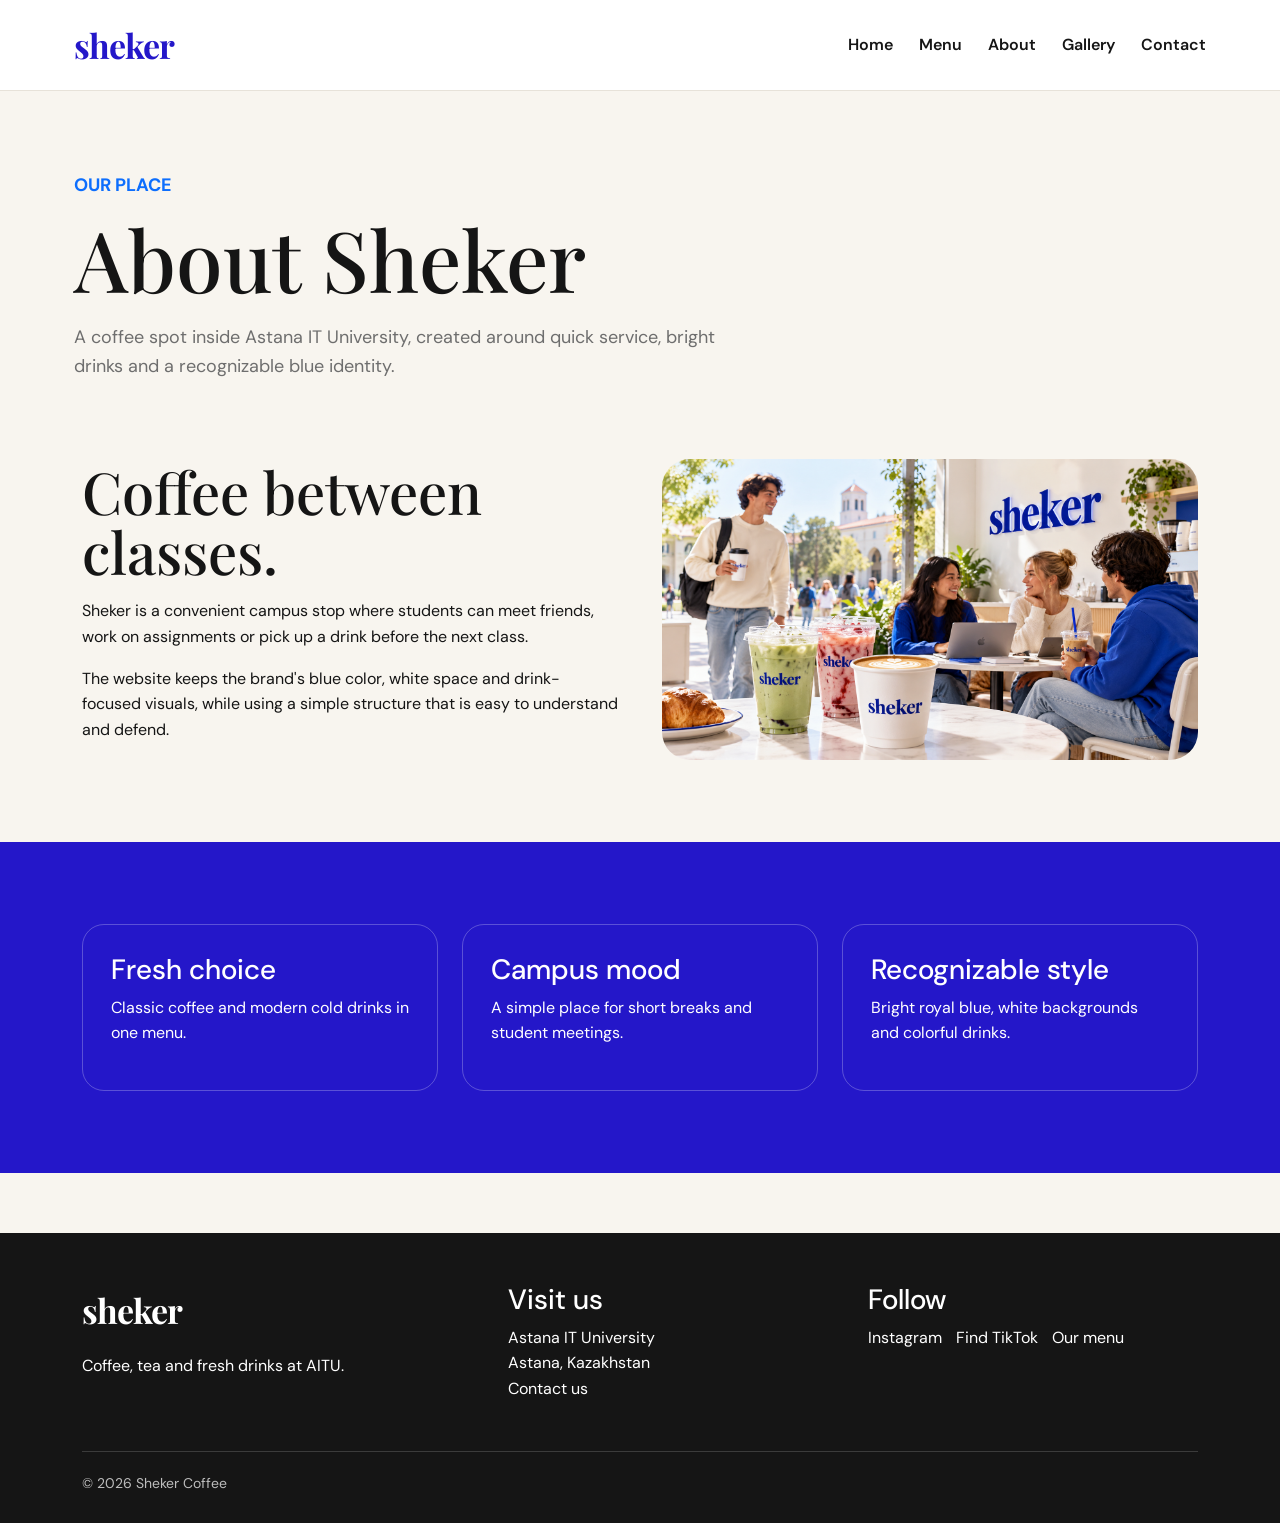
==== about.html @ 3df2e13e "Add files via upload" ====
<!DOCTYPE html>
<html lang="en">
<head>
    <meta charset="UTF-8">
    <meta name="viewport" content="width=device-width, initial-scale=1.0">
    <title>About | Sheker Coffee</title>
    <link href="css/bootstrap.min.css" rel="stylesheet">
    <link rel="stylesheet" href="css/style.css">
</head>

<body>
    <header class="site-header">
        <div class="nav-wrap">
            <a class="logo" href="index.html">sheker</a>

            <nav class="main-nav">
                <a href="index.html">Home</a>
                <a href="menu.html">Menu</a>
                <a href="about.html">About</a>
                <a href="gallery.html">Gallery</a>
                <a href="contact.html">Contact</a>
            </nav>
        </div>
    </header>

    <main>
        <section class="page-hero">
            <p class="text-uppercase fw-bold text-primary mb-2">Our place</p>
            <h1>About Sheker</h1>
            <p>A coffee spot inside Astana IT University, created around quick service, bright drinks and a recognizable blue identity.</p>
        </section>

        <section class="section pt-3">
            <div class="container split-section">
                <div>
                    <h2 class="section-title">Coffee between classes.</h2>
                    <p>Sheker is a convenient campus stop where students can meet friends, work on assignments or pick up a drink before the next class.</p>
                    <p>The website keeps the brand's blue color, white space and drink-focused visuals, while using a simple structure that is easy to understand and defend.</p>
                </div>

                <img src="assets/images/about.png" alt="Sheker coffee menu" loading="lazy">
            </div>
        </section>

        <section class="section blue-block">
            <div class="container">
                <div class="row g-4">
                    <div class="col-md-4">
                        <div class="feature-box">
                            <h3>Fresh choice</h3>
                            <p>Classic coffee and modern cold drinks in one menu.</p>
                        </div>
                    </div>

                    <div class="col-md-4">
                        <div class="feature-box">
                            <h3>Campus mood</h3>
                            <p>A simple place for short breaks and student meetings.</p>
                        </div>
                    </div>

                    <div class="col-md-4">
                        <div class="feature-box">
                            <h3>Recognizable style</h3>
                            <p>Bright royal blue, white backgrounds and colorful drinks.</p>
                        </div>
                    </div>
                </div>
            </div>
        </section>
    </main>

    <footer class="site-footer">
        <div class="container">
            <div class="footer-grid">
                <div>
                    <a class="logo" href="index.html">sheker</a>
                    <p class="mt-3">Coffee, tea and fresh drinks at AITU.</p>
                </div>

                <div>
                    <h3>Visit us</h3>
                    <p>
                        Astana IT University<br>
                        Astana, Kazakhstan<br>
                        <a href="contact.html">Contact us</a>
                    </p>
                </div>

                <div>
                    <h3>Follow</h3>

                    <div class="footer-links">
                        <a href="https://www.instagram.com/sheker.coffee?cplk=dnNnZXd6ZXlyaW1z" target="_blank" rel="noopener noreferrer">Instagram</a>
                        <a href="https://www.google.com/search?q=Sheker+Coffee+AITU+TikTok" target="_blank" rel="noopener noreferrer">Find TikTok</a>
                        <a href="menu.html">Our menu</a>
                    </div>
                </div>
            </div>

            <div class="footer-bottom">
                © 2026 Sheker Coffee
            </div>
        </div>
    </footer>
</body>
</html>
---- css/style.css ----
@import url('https://fonts.googleapis.com/css2?family=DM+Sans:wght@400;500;600;700&family=Playfair+Display:wght@600;700&display=swap');

:root {
  --blue: #2417c9;
  --dark: #151515;
  --cream: #f8f5ef;
  --white: #ffffff;
  --orange: #e8782f;
  --muted: #6e6e6e;
}

* {
  box-sizing: border-box;
}

html {
  scroll-behavior: smooth;
}

body {
  margin: 0;
  font-family: 'DM Sans', sans-serif;
  background: var(--cream);
  color: var(--dark);
  line-height: 1.6;
}

img {
  max-width: 100%;
  display: block;
}

a {
  color: inherit;
  text-decoration: none;
}

.site-header {
  background: var(--white);
  border-bottom: 1px solid #e7e2d9;
  position: sticky;
  top: 0;
  z-index: 10;
}

.nav-wrap {
  max-width: 1180px;
  margin: 0 auto;
  padding: 18px 24px;
  display: flex;
  justify-content: space-between;
  align-items: center;
  gap: 30px;
}

.logo {
  font-family: 'Playfair Display', serif;
  font-size: 34px;
  font-weight: 700;
  color: var(--blue);
  letter-spacing: -1px;
}

.main-nav {
  display: flex;
  gap: 26px;
  align-items: center;
  flex-wrap: wrap;
}

.main-nav a {
  font-weight: 600;
  position: relative;
  padding: 5px 0;
}

.main-nav a::after {
  content: '';
  position: absolute;
  left: 0;
  bottom: 0;
  width: 0;
  height: 2px;
  background: var(--blue);
  transition: width 0.2s ease;
}

.main-nav a:hover::after,
.main-nav a:focus::after,
.main-nav a.active::after {
  width: 100%;
}

.main-nav a:focus,
.btn-main:focus,
.btn-outline-custom:focus,
.form-control:focus {
  outline: 3px solid rgba(36, 23, 201, 0.18);
  outline-offset: 2px;
}

.hero {
  min-height: 620px;
  display: grid;
  grid-template-columns: 1.05fr 0.95fr;
  max-width: 1180px;
  margin: 0 auto;
  padding: 72px 24px;
  gap: 48px;
  align-items: center;
}

.hero-copy h1 {
  font-family: 'Playfair Display', serif;
  font-size: clamp(52px, 7vw, 92px);
  line-height: 0.95;
  margin: 0 0 24px;
  letter-spacing: -3px;
}

.hero-copy h1 span {
  color: var(--blue);
}

.hero-copy p {
  max-width: 560px;
  font-size: 18px;
  color: var(--muted);
  margin-bottom: 30px;
}

.hero-actions {
  display: flex;
  gap: 12px;
  flex-wrap: wrap;
}

.btn-main,
.btn-outline-custom {
  display: inline-block;
  padding: 13px 22px;
  border-radius: 999px;
  font-weight: 700;
  border: 2px solid var(--blue);
  transition: transform 0.2s ease, background 0.2s ease, color 0.2s ease;
}

.btn-main {
  background: var(--blue);
  color: var(--white);
}

.btn-outline-custom {
  background: transparent;
  color: var(--blue);
}

.btn-main:hover,
.btn-outline-custom:hover {
  transform: translateY(-2px);
}

.btn-outline-custom:hover {
  background: var(--blue);
  color: var(--white);
}

.hero-visual {
  position: relative;
  min-height: 500px;
  border-radius: 34px;
  overflow: hidden;
  background: var(--orange);
}

.hero-visual img {
  width: 100%;
  height: 100%;
  min-height: 500px;
  object-fit: cover;
}

.hero-badge {
  position: absolute;
  left: 22px;
  bottom: 22px;
  background: var(--white);
  color: var(--dark);
  border-radius: 18px;
  padding: 14px 18px;
  box-shadow: 0 10px 28px rgba(0,0,0,0.13);
}

.hero-badge strong {
  color: var(--blue);
}

.section {
  padding: 82px 0;
}

.section-title {
  font-family: 'Playfair Display', serif;
  font-size: clamp(38px, 5vw, 58px);
  line-height: 1.05;
  margin-bottom: 16px;
}

.section-intro {
  max-width: 660px;
  color: var(--muted);
  margin-bottom: 38px;
}

.product-grid {
  display: grid;
  grid-template-columns: repeat(3, 1fr);
  gap: 22px;
}

.product-card {
  background: var(--white);
  border-radius: 24px;
  padding: 18px;
  border: 1px solid #e9e4dc;
  transition: transform 0.2s ease, box-shadow 0.2s ease;
}

.product-card:nth-child(even) {
  background: #f1efff;
}

.product-card:hover {
  transform: translateY(-5px);
  box-shadow: 0 16px 32px rgba(32, 25, 90, 0.10);
}

.product-card img {
  width: 100%;
  height: 250px;
  object-fit: cover;
  border-radius: 18px;
  background: var(--white);
}

.product-card h3 {
  margin: 17px 0 4px;
  font-size: 22px;
}

.price {
  color: var(--blue);
  font-weight: 700;
  font-size: 18px;
}

.split-section {
  display: grid;
  grid-template-columns: 1fr 1fr;
  gap: 44px;
  align-items: center;
}

.split-section img {
  border-radius: 28px;
  width: 100%;
  max-height: 520px;
  object-fit: cover;
}

.blue-block {
  background: var(--blue);
  color: var(--white);
}

.feature-box {
  border: 1px solid rgba(255,255,255,0.25);
  border-radius: 22px;
  padding: 28px;
  height: 100%;
}

.page-hero {
  padding: 80px 24px 46px;
  max-width: 1180px;
  margin: 0 auto;
}

.page-hero h1 {
  font-family: 'Playfair Display', serif;
  font-size: clamp(50px, 7vw, 84px);
  margin: 0 0 14px;
}

.page-hero p {
  max-width: 650px;
  color: var(--muted);
  font-size: 18px;
}

.category-title {
  color: var(--blue);
  font-size: 28px;
  margin-top: 44px;
  margin-bottom: 18px;
  text-transform: uppercase;
  letter-spacing: 0.5px;
}

.menu-list {
  background: var(--white);
  border-radius: 22px;
  padding: 18px 22px;
  border: 1px solid #e6e0d7;
}

.menu-row {
  display: flex;
  justify-content: space-between;
  gap: 20px;
  padding: 12px 0;
  border-bottom: 1px dashed #d9d1c8;
}

.menu-row:last-child {
  border-bottom: 0;
}

.menu-row span:last-child {
  color: var(--blue);
  font-weight: 700;
  white-space: nowrap;
}

.menu-table {
  width: 100%;
  border-collapse: collapse;
  background: var(--white);
  border-radius: 18px;
  overflow: hidden;
}

.menu-table th,
.menu-table td {
  padding: 14px 16px;
  border-bottom: 1px solid #ece7df;
  text-align: left;
}

.menu-table th {
  background: var(--blue);
  color: var(--white);
}

.menu-table tr:nth-child(even) td {
  background: #f7f6ff;
}

.gallery-grid {
  display: grid;
  grid-template-columns: repeat(3, 1fr);
  gap: 18px;
}

.gallery-grid img {
  width: 100%;
  height: 410px;
  object-fit: cover;
  border-radius: 22px;
}

.gallery-grid figure {
  margin: 0;
}

.gallery-grid figcaption {
  padding: 9px 4px 0;
  font-size: 14px;
  color: var(--muted);
}

.contact-card {
  background: var(--white);
  padding: 28px;
  border-radius: 24px;
  border: 1px solid #e8e2da;
}

.form-label {
  font-weight: 600;
}

.form-control {
  border-radius: 12px;
  padding: 12px 14px;
}

.info-list {
  list-style: none;
  padding: 0;
  margin: 0;
}

.info-list li {
  padding: 10px 0;
  border-bottom: 1px solid #ece7df;
}

.site-footer {
  background: var(--dark);
  color: var(--white);
  padding: 50px 0 28px;
  margin-top: 60px;
}

.footer-grid {
  display: grid;
  grid-template-columns: 1.2fr 1fr 1fr;
  gap: 30px;
}

.site-footer .logo {
  color: var(--white);
}

.footer-links {
  display: flex;
  gap: 14px;
  flex-wrap: wrap;
}

.footer-links a:hover {
  color: #a9a3ff;
}

.footer-bottom {
  margin-top: 34px;
  padding-top: 20px;
  border-top: 1px solid rgba(255,255,255,0.16);
  color: #bdbdbd;
  font-size: 14px;
}

@media (max-width: 992px) {
  .hero,
  .split-section {
    grid-template-columns: 1fr;
  }

  .hero {
    padding-top: 46px;
  }

  .product-grid,
  .gallery-grid {
    grid-template-columns: repeat(2, 1fr);
  }

  .footer-grid {
    grid-template-columns: 1fr 1fr;
  }
}

@media (max-width: 576px) {
  .nav-wrap {
    flex-direction: column;
    align-items: flex-start;
    gap: 12px;
  }

  .main-nav {
    gap: 14px;
    font-size: 14px;
  }

  .hero {
    padding: 34px 18px;
  }

  .hero-copy h1 {
    letter-spacing: -2px;
  }

  .hero-visual,
  .hero-visual img {
    min-height: 390px;
  }

  .section {
    padding: 58px 0;
  }

  .product-grid,
  .gallery-grid,
  .footer-grid {
    grid-template-columns: 1fr;
  }

  .gallery-grid img {
    height: 330px;
  }

  .menu-row {
    font-size: 15px;
  }
}
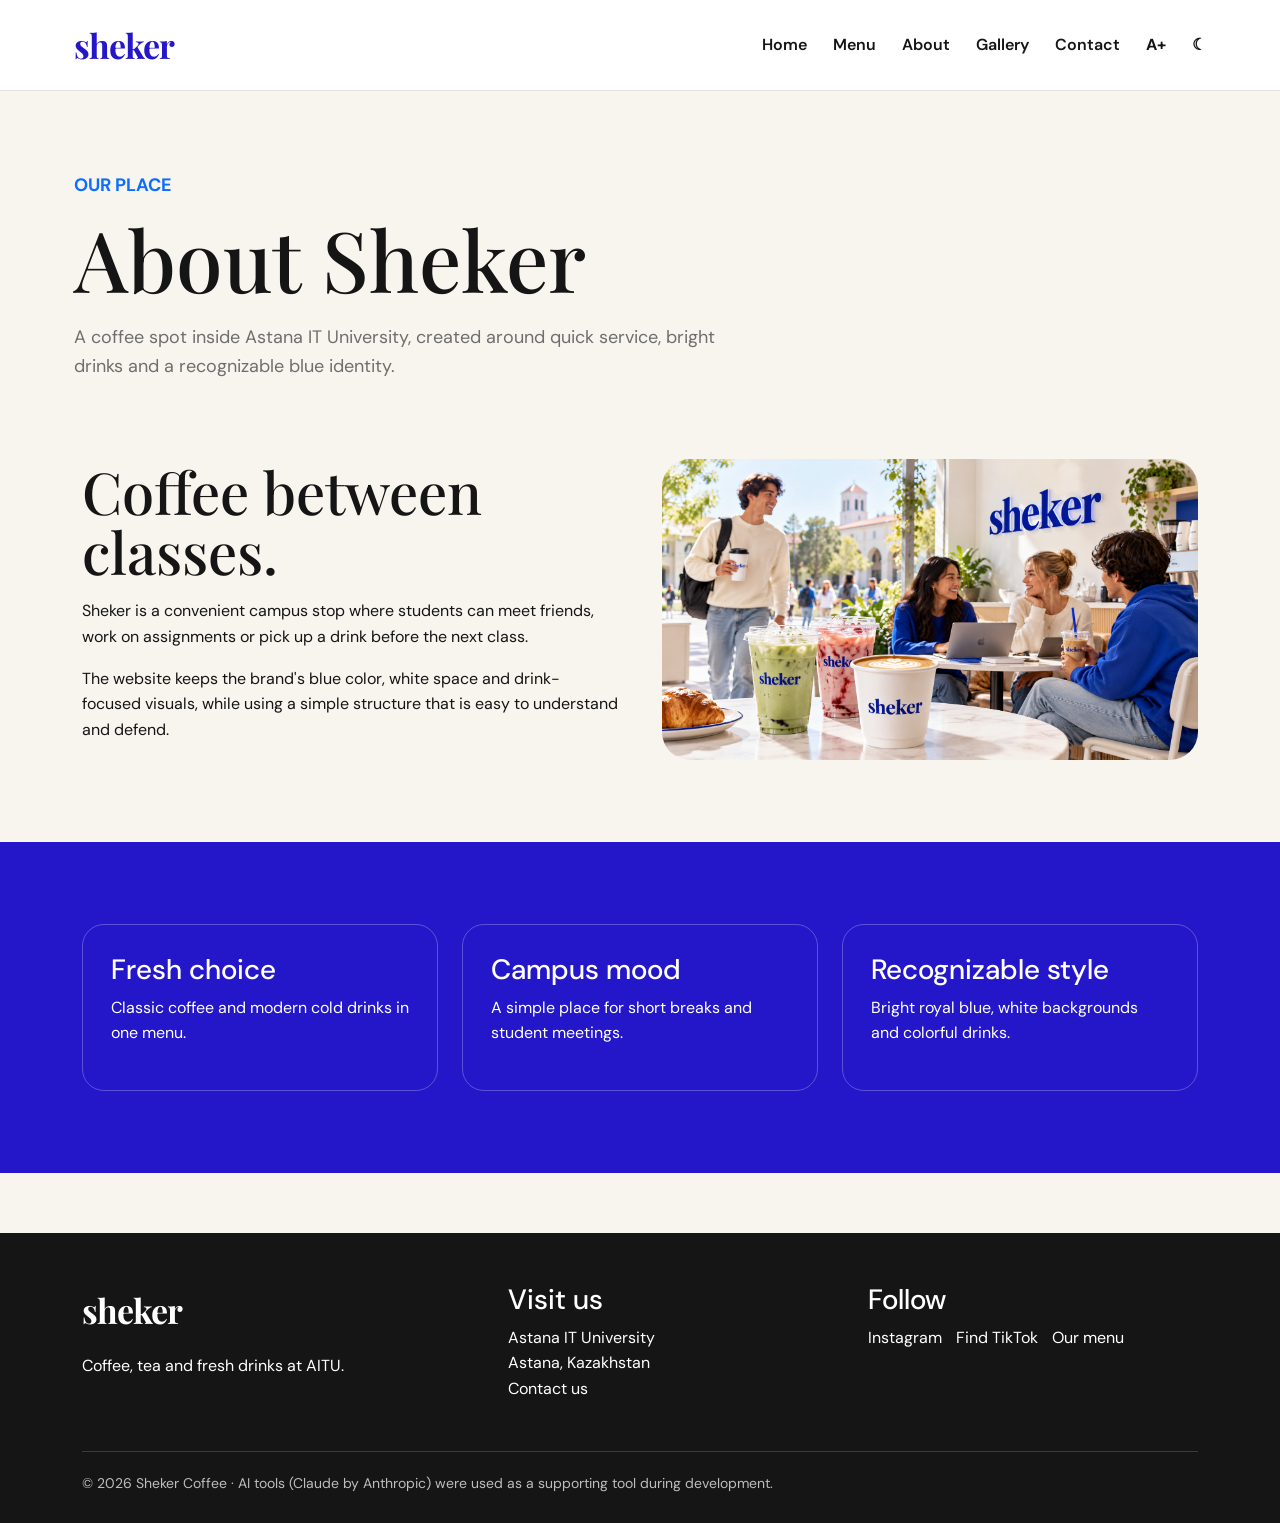
==== commit ed61d2b2: "Add light/dark theme, accessibility mode and update README" ====
--- a/about.html
+++ b/about.html
@@ -19,6 +19,8 @@
                 <a href="about.html">About</a>
                 <a href="gallery.html">Gallery</a>
                 <a href="contact.html">Contact</a>
+                <button type="button" id="accessToggle" class="theme-toggle access-toggle" aria-label="Version for visually impaired" title="Version for visually impaired">A+</button>
+                <button type="button" id="themeToggle" class="theme-toggle" aria-label="Switch to dark theme">&#9790;</button>
             </nav>
         </div>
     </header>
@@ -100,8 +102,11 @@
 
             <div class="footer-bottom">
                 © 2026 Sheker Coffee
+                <span class="ai-credit">· AI tools (Claude by Anthropic) were used as a supporting tool during development.</span>
             </div>
         </div>
     </footer>
+    <script defer src="js/jquery.min.js"></script>
+    <script defer src="js/script.js"></script>
 </body>
 </html>
--- a/css/style.css
+++ b/css/style.css
@@ -1,506 +1,797 @@
 @import url('https://fonts.googleapis.com/css2?family=DM+Sans:wght@400;500;600;700&family=Playfair+Display:wght@600;700&display=swap');
-
 :root {
-  --blue: #2417c9;
-  --dark: #151515;
-  --cream: #f8f5ef;
-  --white: #ffffff;
-  --orange: #e8782f;
-  --muted: #6e6e6e;
-}
-
+    --blue: #2417c9;
+    --dark: #151515;
+    --cream: #f8f5ef;
+    --white: #ffffff;
+    --orange: #e8782f;
+    --muted: #6e6e6e;
+}
 * {
-  box-sizing: border-box;
-}
-
+    box-sizing: border-box;
+}
 html {
-  scroll-behavior: smooth;
-}
-
+    scroll-behavior: smooth;
+}
 body {
-  margin: 0;
-  font-family: 'DM Sans', sans-serif;
-  background: var(--cream);
-  color: var(--dark);
-  line-height: 1.6;
-}
-
+    margin: 0;
+    font-family: 'DM Sans', sans-serif;
+    background: var(--cream);
+    color: var(--dark);
+    line-height: 1.6;
+}
 img {
-  max-width: 100%;
-  display: block;
-}
-
+    max-width: 100%;
+    display: block;
+}
 a {
-  color: inherit;
-  text-decoration: none;
-}
-
+    color: inherit;
+    text-decoration: none;
+}
 .site-header {
-  background: var(--white);
-  border-bottom: 1px solid #e7e2d9;
-  position: sticky;
-  top: 0;
-  z-index: 10;
-}
-
+    background: var(--white);
+    border-bottom: 1px solid #e7e2d9;
+    position: sticky;
+    top: 0;
+    z-index: 10;
+}
 .nav-wrap {
-  max-width: 1180px;
-  margin: 0 auto;
-  padding: 18px 24px;
-  display: flex;
-  justify-content: space-between;
-  align-items: center;
-  gap: 30px;
-}
-
+    max-width: 1180px;
+    margin: 0 auto;
+    padding: 18px 24px;
+    display: flex;
+    justify-content: space-between;
+    align-items: center;
+    gap: 30px;
+}
 .logo {
-  font-family: 'Playfair Display', serif;
-  font-size: 34px;
-  font-weight: 700;
-  color: var(--blue);
-  letter-spacing: -1px;
-}
-
+    font-family: 'Playfair Display', serif;
+    font-size: 34px;
+    font-weight: 700;
+    color: var(--blue);
+    letter-spacing: -1px;
+}
 .main-nav {
-  display: flex;
-  gap: 26px;
-  align-items: center;
-  flex-wrap: wrap;
-}
-
+    display: flex;
+    gap: 26px;
+    align-items: center;
+    flex-wrap: wrap;
+}
 .main-nav a {
-  font-weight: 600;
-  position: relative;
-  padding: 5px 0;
-}
-
+    font-weight: 600;
+    position: relative;
+    padding: 5px 0;
+}
 .main-nav a::after {
-  content: '';
-  position: absolute;
-  left: 0;
-  bottom: 0;
-  width: 0;
-  height: 2px;
-  background: var(--blue);
-  transition: width 0.2s ease;
-}
-
+    content: '';
+    position: absolute;
+    left: 0;
+    bottom: 0;
+    width: 0;
+    height: 2px;
+    background: var(--blue);
+    transition: width 0.2s ease;
+}
 .main-nav a:hover::after,
 .main-nav a:focus::after,
 .main-nav a.active::after {
-  width: 100%;
-}
-
+    width: 100%;
+}
 .main-nav a:focus,
 .btn-main:focus,
 .btn-outline-custom:focus,
 .form-control:focus {
-  outline: 3px solid rgba(36, 23, 201, 0.18);
-  outline-offset: 2px;
-}
-
+    outline: 3px solid rgba(36, 23, 201, 0.18);
+    outline-offset: 2px;
+}
 .hero {
-  min-height: 620px;
-  display: grid;
-  grid-template-columns: 1.05fr 0.95fr;
-  max-width: 1180px;
-  margin: 0 auto;
-  padding: 72px 24px;
-  gap: 48px;
-  align-items: center;
-}
-
+    min-height: 620px;
+    display: grid;
+    grid-template-columns: 1.05fr 0.95fr;
+    max-width: 1180px;
+    margin: 0 auto;
+    padding: 72px 24px;
+    gap: 48px;
+    align-items: center;
+}
 .hero-copy h1 {
-  font-family: 'Playfair Display', serif;
-  font-size: clamp(52px, 7vw, 92px);
-  line-height: 0.95;
-  margin: 0 0 24px;
-  letter-spacing: -3px;
-}
-
+    font-family: 'Playfair Display', serif;
+    font-size: clamp(52px, 7vw, 92px);
+    line-height: 0.95;
+    margin: 0 0 24px;
+    letter-spacing: -3px;
+}
 .hero-copy h1 span {
-  color: var(--blue);
-}
-
+    color: var(--blue);
+}
 .hero-copy p {
-  max-width: 560px;
-  font-size: 18px;
-  color: var(--muted);
-  margin-bottom: 30px;
-}
-
+    max-width: 560px;
+    font-size: 18px;
+    color: var(--muted);
+    margin-bottom: 30px;
+}
 .hero-actions {
-  display: flex;
-  gap: 12px;
-  flex-wrap: wrap;
-}
-
+    display: flex;
+    gap: 12px;
+    flex-wrap: wrap;
+}
 .btn-main,
 .btn-outline-custom {
-  display: inline-block;
-  padding: 13px 22px;
-  border-radius: 999px;
-  font-weight: 700;
-  border: 2px solid var(--blue);
-  transition: transform 0.2s ease, background 0.2s ease, color 0.2s ease;
-}
-
+    display: inline-block;
+    padding: 13px 22px;
+    border-radius: 999px;
+    font-weight: 700;
+    border: 2px solid var(--blue);
+    transition: transform 0.2s ease, background 0.2s ease, color 0.2s ease;
+}
 .btn-main {
-  background: var(--blue);
-  color: var(--white);
-}
-
+    background: var(--blue);
+    color: var(--white);
+}
 .btn-outline-custom {
-  background: transparent;
-  color: var(--blue);
-}
-
+    background: transparent;
+    color: var(--blue);
+}
 .btn-main:hover,
 .btn-outline-custom:hover {
-  transform: translateY(-2px);
-}
-
+    transform: translateY(-2px);
+}
 .btn-outline-custom:hover {
-  background: var(--blue);
-  color: var(--white);
-}
-
+    background: var(--blue);
+    color: var(--white);
+}
 .hero-visual {
-  position: relative;
-  min-height: 500px;
-  border-radius: 34px;
-  overflow: hidden;
-  background: var(--orange);
-}
-
+    position: relative;
+    min-height: 500px;
+    border-radius: 34px;
+    overflow: hidden;
+    background: var(--orange);
+}
 .hero-visual img {
-  width: 100%;
-  height: 100%;
-  min-height: 500px;
-  object-fit: cover;
-}
-
+    width: 100%;
+    height: 100%;
+    min-height: 500px;
+    object-fit: cover;
+}
 .hero-badge {
-  position: absolute;
-  left: 22px;
-  bottom: 22px;
-  background: var(--white);
-  color: var(--dark);
-  border-radius: 18px;
-  padding: 14px 18px;
-  box-shadow: 0 10px 28px rgba(0,0,0,0.13);
-}
-
+    position: absolute;
+    left: 22px;
+    bottom: 22px;
+    background: var(--white);
+    color: var(--dark);
+    border-radius: 18px;
+    padding: 14px 18px;
+    box-shadow: 0 10px 28px rgba(0,0,0,0.13);
+}
 .hero-badge strong {
-  color: var(--blue);
-}
-
+    color: var(--blue);
+}
 .section {
-  padding: 82px 0;
-}
-
+    padding: 82px 0;
+}
 .section-title {
-  font-family: 'Playfair Display', serif;
-  font-size: clamp(38px, 5vw, 58px);
-  line-height: 1.05;
-  margin-bottom: 16px;
-}
-
+    font-family: 'Playfair Display', serif;
+    font-size: clamp(38px, 5vw, 58px);
+    line-height: 1.05;
+    margin-bottom: 16px;
+}
 .section-intro {
-  max-width: 660px;
-  color: var(--muted);
-  margin-bottom: 38px;
-}
-
+    max-width: 660px;
+    color: var(--muted);
+    margin-bottom: 38px;
+}
 .product-grid {
-  display: grid;
-  grid-template-columns: repeat(3, 1fr);
-  gap: 22px;
-}
-
+    display: grid;
+    grid-template-columns: repeat(3, 1fr);
+    gap: 22px;
+}
 .product-card {
-  background: var(--white);
-  border-radius: 24px;
-  padding: 18px;
-  border: 1px solid #e9e4dc;
-  transition: transform 0.2s ease, box-shadow 0.2s ease;
-}
-
+    background: var(--white);
+    border-radius: 24px;
+    padding: 18px;
+    border: 1px solid #e9e4dc;
+    transition: transform 0.2s ease, box-shadow 0.2s ease;
+}
 .product-card:nth-child(even) {
-  background: #f1efff;
-}
-
+    background: #f1efff;
+}
 .product-card:hover {
-  transform: translateY(-5px);
-  box-shadow: 0 16px 32px rgba(32, 25, 90, 0.10);
-}
-
+    transform: translateY(-5px);
+    box-shadow: 0 16px 32px rgba(32, 25, 90, 0.10);
+}
 .product-card img {
-  width: 100%;
-  height: 250px;
-  object-fit: cover;
-  border-radius: 18px;
-  background: var(--white);
-}
-
+    width: 100%;
+    height: 250px;
+    object-fit: cover;
+    border-radius: 18px;
+    background: var(--white);
+}
 .product-card h3 {
-  margin: 17px 0 4px;
-  font-size: 22px;
-}
-
+    margin: 17px 0 4px;
+    font-size: 22px;
+}
 .price {
-  color: var(--blue);
-  font-weight: 700;
-  font-size: 18px;
-}
-
+    color: var(--blue);
+    font-weight: 700;
+    font-size: 18px;
+}
 .split-section {
-  display: grid;
-  grid-template-columns: 1fr 1fr;
-  gap: 44px;
-  align-items: center;
-}
-
+    display: grid;
+    grid-template-columns: 1fr 1fr;
+    gap: 44px;
+    align-items: center;
+}
 .split-section img {
-  border-radius: 28px;
-  width: 100%;
-  max-height: 520px;
-  object-fit: cover;
-}
-
+    border-radius: 28px;
+    width: 100%;
+    max-height: 520px;
+    object-fit: cover;
+}
 .blue-block {
-  background: var(--blue);
-  color: var(--white);
-}
-
+    background: var(--blue);
+    color: var(--white);
+}
 .feature-box {
-  border: 1px solid rgba(255,255,255,0.25);
-  border-radius: 22px;
-  padding: 28px;
-  height: 100%;
-}
-
+    border: 1px solid rgba(255,255,255,0.25);
+    border-radius: 22px;
+    padding: 28px;
+    height: 100%;
+}
 .page-hero {
-  padding: 80px 24px 46px;
-  max-width: 1180px;
-  margin: 0 auto;
-}
-
+    padding: 80px 24px 46px;
+    max-width: 1180px;
+    margin: 0 auto;
+}
 .page-hero h1 {
-  font-family: 'Playfair Display', serif;
-  font-size: clamp(50px, 7vw, 84px);
-  margin: 0 0 14px;
-}
-
+    font-family: 'Playfair Display', serif;
+    font-size: clamp(50px, 7vw, 84px);
+    margin: 0 0 14px;
+}
 .page-hero p {
-  max-width: 650px;
-  color: var(--muted);
-  font-size: 18px;
-}
-
+    max-width: 650px;
+    color: var(--muted);
+    font-size: 18px;
+}
 .category-title {
-  color: var(--blue);
-  font-size: 28px;
-  margin-top: 44px;
-  margin-bottom: 18px;
-  text-transform: uppercase;
-  letter-spacing: 0.5px;
-}
-
+    color: var(--blue);
+    font-size: 28px;
+    margin-top: 44px;
+    margin-bottom: 18px;
+    text-transform: uppercase;
+    letter-spacing: 0.5px;
+}
 .menu-list {
-  background: var(--white);
-  border-radius: 22px;
-  padding: 18px 22px;
-  border: 1px solid #e6e0d7;
-}
-
+    background: var(--white);
+    border-radius: 22px;
+    padding: 18px 22px;
+    border: 1px solid #e6e0d7;
+}
 .menu-row {
-  display: flex;
-  justify-content: space-between;
-  gap: 20px;
-  padding: 12px 0;
-  border-bottom: 1px dashed #d9d1c8;
-}
-
+    display: flex;
+    justify-content: space-between;
+    gap: 20px;
+    padding: 12px 0;
+    border-bottom: 1px dashed #d9d1c8;
+}
 .menu-row:last-child {
-  border-bottom: 0;
-}
-
+    border-bottom: 0;
+}
 .menu-row span:last-child {
-  color: var(--blue);
-  font-weight: 700;
-  white-space: nowrap;
-}
-
+    color: var(--blue);
+    font-weight: 700;
+    white-space: nowrap;
+}
 .menu-table {
-  width: 100%;
-  border-collapse: collapse;
-  background: var(--white);
-  border-radius: 18px;
-  overflow: hidden;
-}
-
+    width: 100%;
+    border-collapse: collapse;
+    background: var(--white);
+    border-radius: 18px;
+    overflow: hidden;
+}
 .menu-table th,
 .menu-table td {
-  padding: 14px 16px;
-  border-bottom: 1px solid #ece7df;
-  text-align: left;
-}
-
+    padding: 14px 16px;
+    border-bottom: 1px solid #ece7df;
+    text-align: left;
+}
 .menu-table th {
-  background: var(--blue);
-  color: var(--white);
-}
-
+    background: var(--blue);
+    color: var(--white);
+}
 .menu-table tr:nth-child(even) td {
-  background: #f7f6ff;
-}
-
+    background: #f7f6ff;
+}
 .gallery-grid {
-  display: grid;
-  grid-template-columns: repeat(3, 1fr);
-  gap: 18px;
-}
-
+    display: grid;
+    grid-template-columns: repeat(3, 1fr);
+    gap: 18px;
+}
 .gallery-grid img {
-  width: 100%;
-  height: 410px;
-  object-fit: cover;
-  border-radius: 22px;
-}
-
+    width: 100%;
+    height: 410px;
+    object-fit: cover;
+    border-radius: 22px;
+}
 .gallery-grid figure {
-  margin: 0;
-}
-
+    margin: 0;
+}
 .gallery-grid figcaption {
-  padding: 9px 4px 0;
-  font-size: 14px;
-  color: var(--muted);
-}
-
+    padding: 9px 4px 0;
+    font-size: 14px;
+    color: var(--muted);
+}
 .contact-card {
-  background: var(--white);
-  padding: 28px;
-  border-radius: 24px;
-  border: 1px solid #e8e2da;
-}
-
+    background: var(--white);
+    padding: 28px;
+    border-radius: 24px;
+    border: 1px solid #e8e2da;
+}
 .form-label {
-  font-weight: 600;
-}
-
+    font-weight: 600;
+}
 .form-control {
-  border-radius: 12px;
-  padding: 12px 14px;
-}
-
+    border-radius: 12px;
+    padding: 12px 14px;
+}
 .info-list {
-  list-style: none;
-  padding: 0;
-  margin: 0;
-}
-
+    list-style: none;
+    padding: 0;
+    margin: 0;
+}
 .info-list li {
-  padding: 10px 0;
-  border-bottom: 1px solid #ece7df;
-}
-
+    padding: 10px 0;
+    border-bottom: 1px solid #ece7df;
+}
 .site-footer {
-  background: var(--dark);
-  color: var(--white);
-  padding: 50px 0 28px;
-  margin-top: 60px;
-}
-
+    background: var(--dark);
+    color: var(--white);
+    padding: 50px 0 28px;
+    margin-top: 60px;
+}
 .footer-grid {
-  display: grid;
-  grid-template-columns: 1.2fr 1fr 1fr;
-  gap: 30px;
-}
-
+    display: grid;
+    grid-template-columns: 1.2fr 1fr 1fr;
+    gap: 30px;
+}
 .site-footer .logo {
-  color: var(--white);
-}
-
+    color: var(--white);
+}
 .footer-links {
-  display: flex;
-  gap: 14px;
-  flex-wrap: wrap;
-}
-
+    display: flex;
+    gap: 14px;
+    flex-wrap: wrap;
+}
 .footer-links a:hover {
-  color: #a9a3ff;
-}
-
+    color: #a9a3ff;
+}
 .footer-bottom {
-  margin-top: 34px;
-  padding-top: 20px;
-  border-top: 1px solid rgba(255,255,255,0.16);
-  color: #bdbdbd;
-  font-size: 14px;
-}
-
+    margin-top: 34px;
+    padding-top: 20px;
+    border-top: 1px solid rgba(255,255,255,0.16);
+    color: #bdbdbd;
+    font-size: 14px;
+}
 @media (max-width: 992px) {
-  .hero,
-  .split-section {
+    .hero,
+    .split-section {
     grid-template-columns: 1fr;
-  }
-
-  .hero {
+    }
+    .hero {
     padding-top: 46px;
-  }
-
-  .product-grid,
-  .gallery-grid {
+    }
+    .product-grid,
+    .gallery-grid {
     grid-template-columns: repeat(2, 1fr);
-  }
-
-  .footer-grid {
+    }
+    .footer-grid {
     grid-template-columns: 1fr 1fr;
-  }
-}
-
+    }
+}
 @media (max-width: 576px) {
-  .nav-wrap {
+    .nav-wrap {
     flex-direction: column;
     align-items: flex-start;
     gap: 12px;
-  }
-
-  .main-nav {
+    }
+    .main-nav {
     gap: 14px;
     font-size: 14px;
-  }
-
-  .hero {
+    }
+    .hero {
     padding: 34px 18px;
-  }
-
-  .hero-copy h1 {
+    }
+    .hero-copy h1 {
     letter-spacing: -2px;
-  }
-
-  .hero-visual,
-  .hero-visual img {
+    }
+    .hero-visual,
+    .hero-visual img {
     min-height: 390px;
-  }
-
-  .section {
+    }
+    .section {
     padding: 58px 0;
-  }
-
-  .product-grid,
-  .gallery-grid,
-  .footer-grid {
+    }
+    .product-grid,
+    .gallery-grid,
+    .footer-grid {
     grid-template-columns: 1fr;
-  }
-
-  .gallery-grid img {
+    }
+    .gallery-grid img {
     height: 330px;
-  }
-
-  .menu-row {
+    }
+    .menu-row {
     font-size: 15px;
-  }
-}
+    }
+}
+.menu-tools,
+.inventory-card,
+.registration-panel {
+    background-color: white;
+    padding: 20px;
+    border: 1px solid #dddddd;
+    border-radius: 15px;
+}
+.filter-buttons {
+    display: flex;
+    flex-wrap: wrap;
+    gap: 10px;
+    margin-top: 15px;
+}
+.filter-button {
+    padding: 8px 15px;
+    background-color: white;
+    border: 1px solid #2417c9;
+    border-radius: 20px;
+    color: #2417c9;
+    cursor: pointer;
+}
+
+.filter-button.active,
+.filter-button:hover {
+    background-color: #2417c9;
+    color: white;
+}
+
+.field-feedback,
+.form-feedback {
+    margin-top: 5px;
+    font-size: 14px;
+}
+
+.valid {
+    color: green;
+}
+
+.invalid {
+    color: red;
+}
+
+.form-control.is-valid {
+    border-color: green;
+}
+
+.form-control.is-invalid {
+    border-color: red;
+}
+
+.strength-track {
+    height: 10px;
+    background-color: #dddddd;
+    margin-top: 10px;
+}
+
+#passwordStrengthBar {
+    height: 100%;
+    width: 0;
+    background-color: red;
+}
+
+.inventory-card {
+    overflow-x: auto;
+}
+
+.lightbox {
+    position: fixed;
+    top: 0;
+    left: 0;
+    width: 100%;
+    height: 100%;
+    background-color: rgba(0, 0, 0, 0.9);
+    display: flex;
+    justify-content: center;
+    align-items: center;
+    gap: 10px;
+    padding: 20px;
+    z-index: 100;
+    color: white;
+}
+
+.lightbox-content {
+    text-align: center;
+    max-width: 75%;
+}
+
+.lightbox-content img {
+    max-height: 75vh;
+    max-width: 100%;
+}
+
+.lightbox-arrow,
+.lightbox-close {
+    padding: 10px 15px;
+    border: none;
+    background-color: white;
+    cursor: pointer;
+    font-size: 20px;
+}
+
+.lightbox-close {
+    position: absolute;
+    top: 20px;
+    right: 20px;
+}
+
+[hidden] {
+    display: none !important;
+}
+
+.theme-toggle,
+.nav-signout {
+    background: transparent;
+    border: 0;
+    padding: 5px 0;
+    color: inherit;
+    font: inherit;
+    font-weight: 600;
+    cursor: pointer;
+}
+.theme-toggle:hover,
+.nav-signout:hover {
+    color: var(--blue);
+}
+.ai-credit {
+    display: inline-block;
+}
+
+body.dark {
+    --blue: #8f86ff;
+    --dark: #f1efe9;
+    --cream: #121218;
+    --white: #1d1d26;
+    --muted: #b4b2bd;
+}
+body.dark {
+    background: var(--cream);
+    color: var(--dark);
+}
+body.dark .site-header {
+    border-bottom-color: #2c2c38;
+}
+body.dark .text-primary {
+    color: var(--blue) !important;
+}
+body.dark .btn-main,
+body.dark .filter-button.active,
+body.dark .filter-button:hover,
+body.dark .btn-outline-custom:hover {
+    background: var(--blue);
+    color: #12121a;
+}
+body.dark .blue-block {
+    background: #2417c9;
+    color: #ffffff;
+}
+body.dark .product-card,
+body.dark .menu-list,
+body.dark .contact-card,
+body.dark .menu-tools,
+body.dark .inventory-card,
+body.dark .registration-panel,
+body.dark .faq-item,
+body.dark .api-details {
+    background: var(--white);
+    border-color: #2f2f3c;
+}
+body.dark .product-card:nth-child(even) {
+    background: #232040;
+}
+body.dark .menu-row {
+    border-bottom-color: #3a3a48;
+}
+body.dark .menu-table {
+    background: var(--white);
+}
+body.dark .menu-table th {
+    background: #2417c9;
+}
+body.dark .menu-table td,
+body.dark .info-list li {
+    border-bottom-color: #2f2f3c;
+}
+body.dark .menu-table tr:nth-child(even) td {
+    background: #23232e;
+}
+body.dark .filter-button {
+    background: transparent;
+}
+body.dark .site-footer {
+    background: #0a0a0e;
+    color: #ffffff;
+}
+body.dark .footer-links a:hover {
+    color: var(--blue);
+}
+body.dark .hero-badge {
+    background: var(--white);
+    color: var(--dark);
+}
+body.dark .strength-track {
+    background-color: #3a3a48;
+}
+body.dark .valid {
+    color: #5fd38a;
+}
+body.dark .invalid {
+    color: #ff7b7b;
+}
+body.dark .site-footer .logo {
+    color: #ffffff;
+}
+.access-toggle {
+    font-weight: 700;
+}
+@media (max-width: 576px) {
+    .theme-toggle {
+    position: absolute;
+    top: 22px;
+    right: 18px;
+    font-size: 20px;
+    }
+    .access-toggle {
+    right: 52px;
+    font-size: 18px;
+    }
+}
+body.accessible {
+    --blue: #ffe600;
+    --dark: #ffffff;
+    --cream: #000000;
+    --white: #000000;
+    --muted: #ffffff;
+    background: #000000;
+    color: #ffffff;
+    font-size: 20px;
+    line-height: 1.8;
+    letter-spacing: 0.3px;
+}
+body.accessible .site-header,
+body.accessible .site-footer,
+body.accessible .blue-block {
+    background: #000000;
+    color: #ffffff;
+    border-bottom: 2px solid #ffe600;
+}
+body.accessible .site-footer {
+    border-top: 2px solid #ffe600;
+}
+body.accessible .logo,
+body.accessible .site-footer .logo {
+    color: #ffe600;
+}
+body.accessible .main-nav a,
+body.accessible .theme-toggle,
+body.accessible .nav-signout {
+    font-size: 20px;
+    text-decoration: underline;
+}
+body.accessible .theme-toggle {
+    text-decoration: none;
+    color: #ffe600;
+}
+body.accessible a {
+    text-decoration: underline;
+}
+body.accessible .text-primary,
+body.accessible .text-muted,
+body.accessible .price,
+body.accessible .menu-row span:last-child,
+body.accessible .category-title,
+body.accessible .api-meta,
+body.accessible .hero-copy h1 span,
+body.accessible .hero-badge strong {
+    color: #ffe600 !important;
+}
+body.accessible .hero-copy p,
+body.accessible .page-hero p,
+body.accessible .section-intro,
+body.accessible .product-card p,
+body.accessible .menu-row,
+body.accessible .faq-answer,
+body.accessible .gallery-grid figcaption,
+body.accessible .info-list li,
+body.accessible .footer-bottom {
+    color: #ffffff;
+    font-size: 20px;
+}
+body.accessible .product-card,
+body.accessible .product-card:nth-child(even),
+body.accessible .menu-list,
+body.accessible .contact-card,
+body.accessible .menu-tools,
+body.accessible .inventory-card,
+body.accessible .registration-panel,
+body.accessible .faq-item,
+body.accessible .api-details,
+body.accessible .feature-box,
+body.accessible .hero-badge,
+body.accessible .hero-visual {
+    background: #000000;
+    color: #ffffff;
+    border: 2px solid #ffe600;
+}
+body.accessible .product-card h3 {
+    font-size: 26px;
+}
+body.accessible .btn-main,
+body.accessible .filter-button.active,
+body.accessible .filter-button:hover,
+body.accessible .btn-outline-custom:hover {
+    background: #ffe600;
+    color: #000000;
+    border-color: #ffe600;
+    text-decoration: none;
+}
+body.accessible .btn-outline-custom,
+body.accessible .filter-button {
+    background: #000000;
+    color: #ffe600;
+    border: 2px solid #ffe600;
+    text-decoration: none;
+}
+body.accessible .form-control,
+body.accessible .form-control:focus {
+    background: #000000;
+    color: #ffffff;
+    border: 2px solid #ffffff;
+    font-size: 20px;
+}
+body.accessible .form-control::placeholder {
+    color: #cccccc;
+}
+body.accessible .form-label {
+    font-size: 20px;
+}
+body.accessible .menu-table,
+body.accessible .menu-table td,
+body.accessible .menu-table tr:nth-child(even) td,
+body.accessible .table,
+body.accessible .table td,
+body.accessible .table th {
+    background: #000000;
+    color: #ffffff;
+    border-color: #ffffff;
+    font-size: 20px;
+    --bs-table-bg: #000000;
+    --bs-table-color: #ffffff;
+    --bs-table-striped-bg: #000000;
+    --bs-table-striped-color: #ffffff;
+}
+body.accessible .menu-table th {
+    background: #ffe600;
+    color: #000000;
+}
+body.accessible .faq-icon {
+    background: #ffe600;
+    color: #000000;
+}
+body.accessible .valid {
+    color: #7dff9a;
+}
+body.accessible .invalid {
+    color: #ff8f8f;
+}
+body.accessible a:focus,
+body.accessible button:focus,
+body.accessible .form-control:focus {
+    outline: 4px solid #ffe600;
+    outline-offset: 3px;
+}
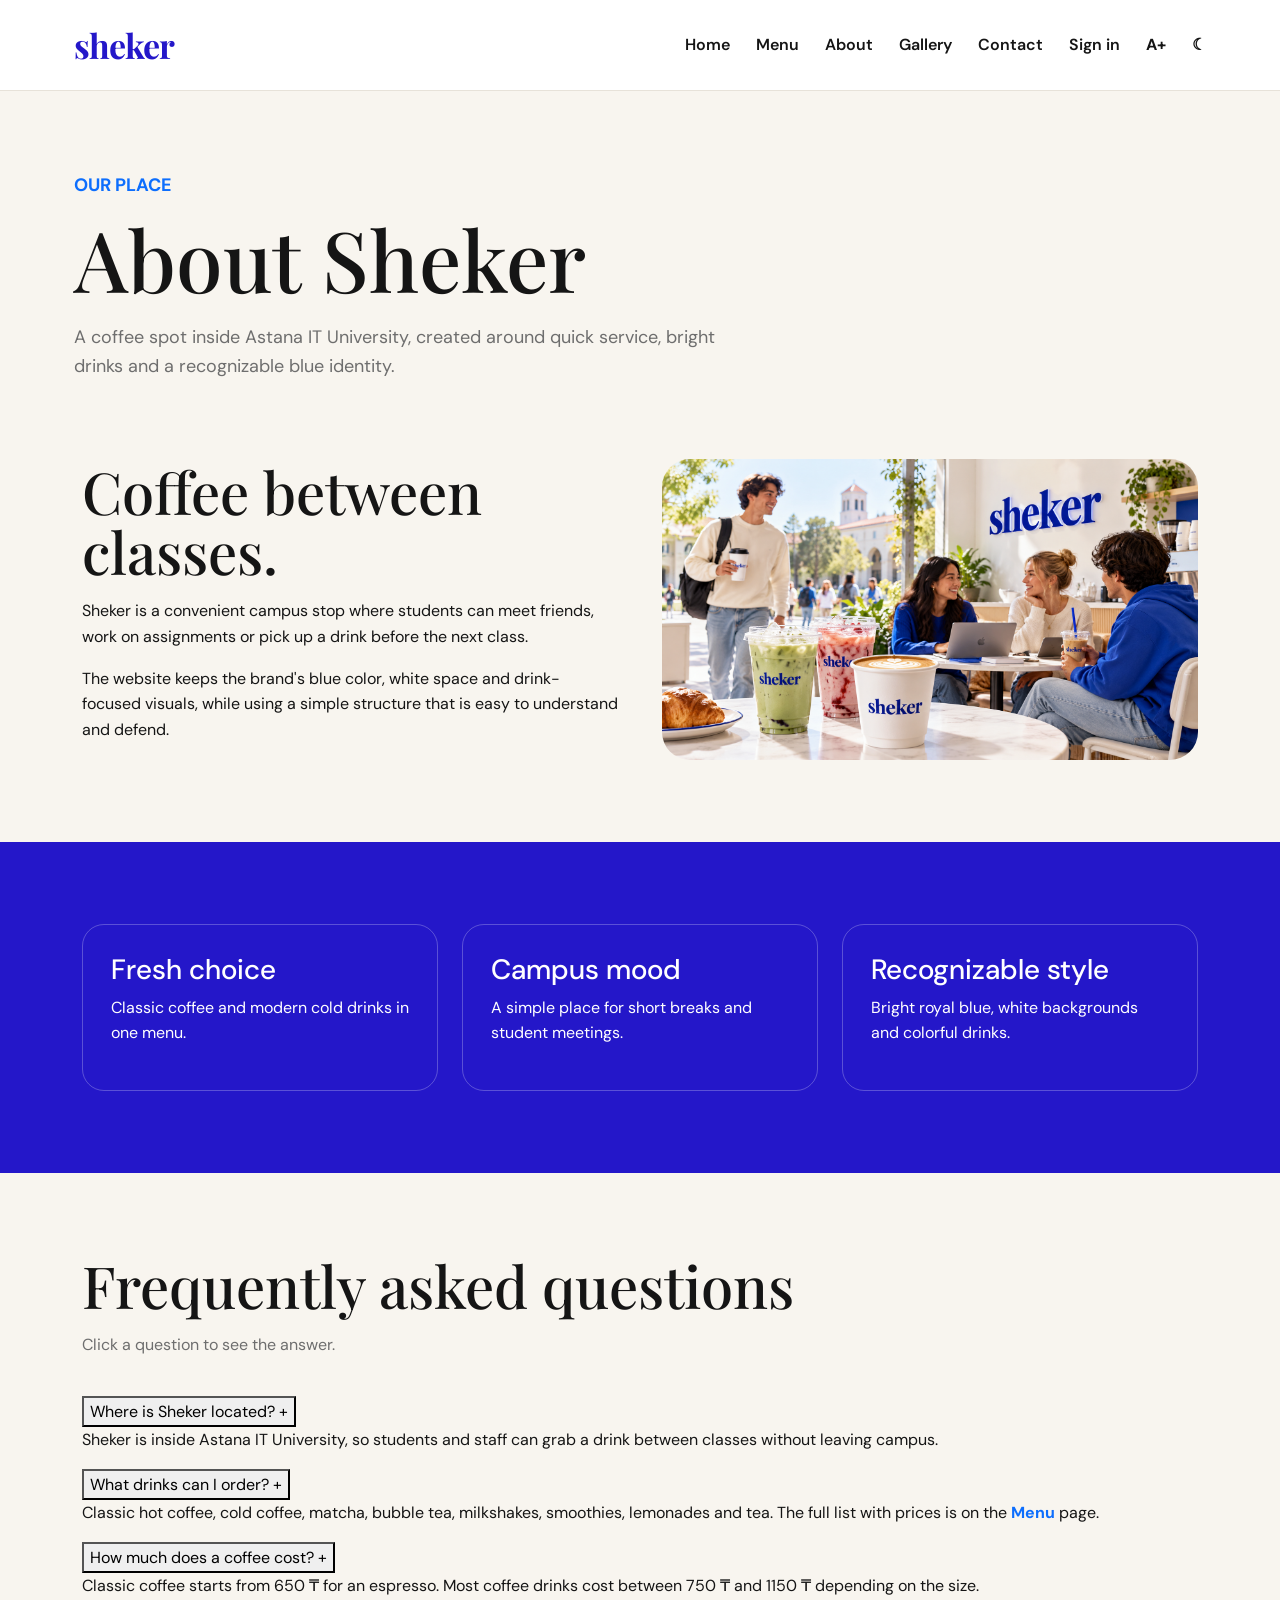
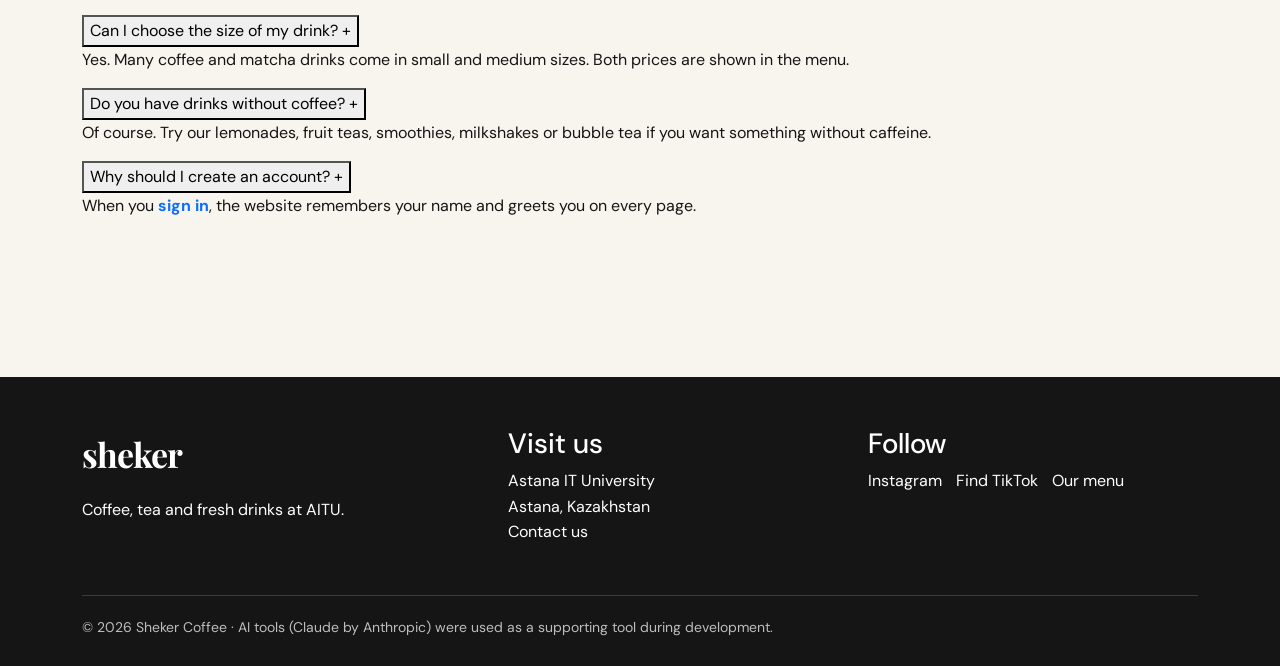
==== commit e9ac77bf: "Add files via upload" ====
--- a/about.html
+++ b/about.html
@@ -19,6 +19,8 @@
                 <a href="about.html">About</a>
                 <a href="gallery.html">Gallery</a>
                 <a href="contact.html">Contact</a>
+                <a href="account.html" id="navAccount">Sign in</a>
+                <button type="button" id="navSignOut" class="nav-signout" hidden>Sign out</button>
                 <button type="button" id="accessToggle" class="theme-toggle access-toggle" aria-label="Version for visually impaired" title="Version for visually impaired">A+</button>
                 <button type="button" id="themeToggle" class="theme-toggle" aria-label="Switch to dark theme">&#9790;</button>
             </nav>
@@ -70,6 +72,74 @@
                 </div>
             </div>
         </section>
+        <section class="section" aria-labelledby="faqTitle">
+            <div class="container">
+                <h2 id="faqTitle" class="section-title">Frequently asked questions</h2>
+                <p class="section-intro">Click a question to see the answer.</p>
+
+                <div class="faq-list" id="faqList">
+                    <div class="faq-item">
+                        <button type="button" class="faq-question" aria-expanded="false">
+                            <span>Where is Sheker located?</span>
+                            <span class="faq-icon" aria-hidden="true">+</span>
+                        </button>
+                        <div class="faq-answer">
+                            <p>Sheker is inside Astana IT University, so students and staff can grab a drink between classes without leaving campus.</p>
+                        </div>
+                    </div>
+
+                    <div class="faq-item">
+                        <button type="button" class="faq-question" aria-expanded="false">
+                            <span>What drinks can I order?</span>
+                            <span class="faq-icon" aria-hidden="true">+</span>
+                        </button>
+                        <div class="faq-answer">
+                            <p>Classic hot coffee, cold coffee, matcha, bubble tea, milkshakes, smoothies, lemonades and tea. The full list with prices is on the <a class="text-primary fw-bold" href="menu.html">Menu</a> page.</p>
+                        </div>
+                    </div>
+
+                    <div class="faq-item">
+                        <button type="button" class="faq-question" aria-expanded="false">
+                            <span>How much does a coffee cost?</span>
+                            <span class="faq-icon" aria-hidden="true">+</span>
+                        </button>
+                        <div class="faq-answer">
+                            <p>Classic coffee starts from 650 ₸ for an espresso. Most coffee drinks cost between 750 ₸ and 1150 ₸ depending on the size.</p>
+                        </div>
+                    </div>
+
+                    <div class="faq-item">
+                        <button type="button" class="faq-question" aria-expanded="false">
+                            <span>Can I choose the size of my drink?</span>
+                            <span class="faq-icon" aria-hidden="true">+</span>
+                        </button>
+                        <div class="faq-answer">
+                            <p>Yes. Many coffee and matcha drinks come in small and medium sizes. Both prices are shown in the menu.</p>
+                        </div>
+                    </div>
+
+                    <div class="faq-item">
+                        <button type="button" class="faq-question" aria-expanded="false">
+                            <span>Do you have drinks without coffee?</span>
+                            <span class="faq-icon" aria-hidden="true">+</span>
+                        </button>
+                        <div class="faq-answer">
+                            <p>Of course. Try our lemonades, fruit teas, smoothies, milkshakes or bubble tea if you want something without caffeine.</p>
+                        </div>
+                    </div>
+
+                    <div class="faq-item">
+                        <button type="button" class="faq-question" aria-expanded="false">
+                            <span>Why should I create an account?</span>
+                            <span class="faq-icon" aria-hidden="true">+</span>
+                        </button>
+                        <div class="faq-answer">
+                            <p>When you <a class="text-primary fw-bold" href="account.html">sign in</a>, the website remembers your name and greets you on every page.</p>
+                        </div>
+                    </div>
+                </div>
+            </div>
+        </section>
     </main>
 
     <footer class="site-footer">
--- a/css/style.css
+++ b/css/style.css
@@ -550,6 +550,87 @@
 }
 .ai-credit {
     display: inline-block;
+}
+
+.api-actions {
+    display: flex;
+    flex-wrap: wrap;
+    gap: 10px;
+    margin-top: 15px;
+}
+.api-actions .btn-main,
+.api-actions .btn-outline-custom,
+.api-card .btn-outline-custom,
+.api-details .btn-outline-custom,
+#profilePanel .btn-outline-custom {
+    cursor: pointer;
+}
+.api-grid {
+    display: grid;
+    grid-template-columns: repeat(4, 1fr);
+    gap: 18px;
+    margin-top: 24px;
+}
+.api-card {
+    display: flex;
+    flex-direction: column;
+}
+.api-card img {
+    height: 180px;
+}
+.api-card h3 {
+    font-size: 18px;
+    flex-grow: 1;
+}
+.api-card .btn-outline-custom {
+    padding: 8px 16px;
+    margin-top: 10px;
+    align-self: flex-start;
+}
+.api-details {
+    display: grid;
+    grid-template-columns: 300px 1fr;
+    gap: 28px;
+    margin-top: 24px;
+    background: var(--white);
+    border: 1px solid #e6e0d7;
+    border-radius: 24px;
+    padding: 24px;
+}
+.api-details img {
+    width: 100%;
+    border-radius: 18px;
+}
+.api-details h3 {
+    font-family: 'Playfair Display', serif;
+    font-size: 32px;
+}
+.api-details h4 {
+    font-size: 18px;
+    margin-top: 16px;
+}
+.api-meta {
+    color: var(--blue);
+    font-weight: 700;
+}
+@media (max-width: 992px) {
+    .api-grid {
+    grid-template-columns: repeat(3, 1fr);
+    }
+    .api-details {
+    grid-template-columns: 1fr;
+    }
+    .api-details img {
+    max-width: 320px;
+    }
+}
+@media (max-width: 576px) {
+    .api-grid {
+    grid-template-columns: repeat(2, 1fr);
+    }
+    .api-card img {
+    height: 130px;
+    }
 }
 
 body.dark {
